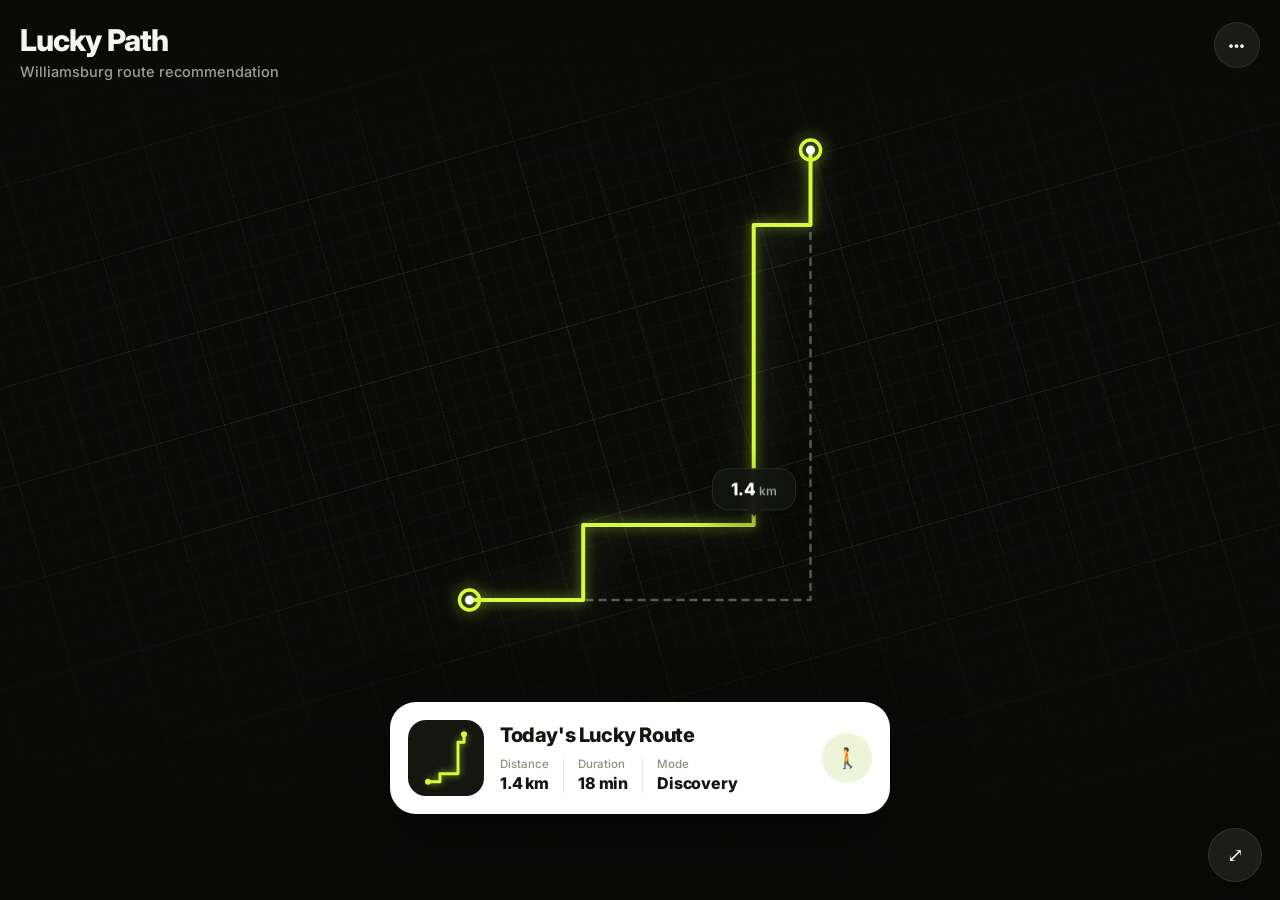
==== web/mapbox-prototype/index.html @ 2ca7a8f5 "Initial commit: Lucky Path — Saju × Astrology route recommendation - engine/: Saju + Western astrolo" ====
<!DOCTYPE html>
<html lang="en">
<head>
  <meta charset="utf-8" />
  <title>Lucky Path — Williamsburg route recommendation</title>
  <meta name="viewport" content="width=device-width, initial-scale=1" />
  <link href="https://api.mapbox.com/mapbox-gl-js/v3.6.0/mapbox-gl.css" rel="stylesheet" />
  <link rel="preconnect" href="https://fonts.googleapis.com">
  <link href="https://fonts.googleapis.com/css2?family=Inter:wght@400;500;600;700;800&display=swap" rel="stylesheet">
  <link href="style.css" rel="stylesheet" />
</head>
<body>
  <div id="map">
    <svg id="fallback"></svg>
  </div>

  <header id="topbar">
    <div>
      <h1>Lucky Path</h1>
      <p class="sub">Williamsburg route recommendation</p>
    </div>
    <button class="dots" id="open-chart" aria-label="open saju × zodiac chart">•••</button>
  </header>

  <!-- Saju × Zodiac 상세 분석 오버레이 -->
  <div id="chart-overlay">
    <div class="cv-wrap">
      <header class="cv-top">
        <div>
          <h1>Saju × Zodiac</h1>
          <p class="sub">Natal analysis · born <span id="cv-birth"></span></p>
        </div>
        <button class="dots" id="chart-close" aria-label="close">✕</button>
      </header>
      <div id="chart-content"></div>
    </div>
  </div>

  <section id="sheet">
    <div class="sheet-head" id="sheet-head">
      <div class="thumb"><svg id="thumb" viewBox="0 0 64 64"></svg></div>
      <div class="head-main">
        <h2>Today's Lucky Route</h2>
        <div class="stats">
          <div><label>Distance</label><b id="stat-distance">–</b></div>
          <div><label>Duration</label><b id="stat-duration">–</b></div>
          <div><label>Mode</label><b id="stat-mode">–</b></div>
        </div>
      </div>
      <div class="badge">🚶</div>
    </div>

    <div class="sheet-body">
      <p id="date" class="muted"></p>
      <p id="sentence" class="reading"></p>

      <button class="chart-link" id="open-chart-2">✦ &nbsp;View full Saju × Zodiac analysis</button>

      <div class="group">
        <h3>Routes</h3>
        <label class="toggle"><input type="checkbox" id="show-fastest" checked />
          <span class="swatch fastest"></span>Fastest route <em id="fastest-stat"></em></label>
        <label class="toggle"><input type="checkbox" id="show-lucky" checked />
          <span class="swatch lucky"></span>Lucky route <em id="lucky-stat"></em></label>
      </div>

      <div class="group">
        <h3>How the city will be read today</h3>
        <div id="city-reading"></div>
      </div>

      <div class="group">
        <h3>Today's luck type</h3>
        <div id="events"></div>
      </div>

      <div class="group">
        <h3>Today's qualities</h3>
        <div id="daily-qualities"></div>
      </div>

      <div class="group">
        <h3>Evidence</h3>
        <ul id="evidence"></ul>
      </div>

      <p class="muted small">
        Data: <code>engine/daily_reading.json</code>, <code>outputs/*.geojson</code> ·
        Run <code>python -m http.server</code> from the repo root.
      </p>
    </div>
  </section>

  <button id="fab" aria-label="expand details">⤢</button>

  <script src="https://api.mapbox.com/mapbox-gl-js/v3.6.0/mapbox-gl.js"></script>
  <script src="chart.js"></script>
  <script src="app.js"></script>
</body>
</html>
---- web/mapbox-prototype/style.css ----
* { box-sizing: border-box; margin: 0; }

:root {
  --lime: #d7fb3f;
  --lime-dark: #a9c916;
  --bg: #0a0b09;
  --sheet-ink: #14160f;
  --sheet-dim: #8d9184;
}

body {
  font-family: 'Inter', -apple-system, sans-serif;
  background: var(--bg);
  color: #f4f6f0;
  height: 100vh;
  overflow: hidden;
}

/* ---------- map ---------- */
#map { position: fixed; inset: 0; }

/* fallback backdrop when no Mapbox token: tilted city-grid texture */
body.no-map #map { overflow: hidden; }
body.no-map #map::before {
  content: ''; position: absolute; inset: -30%;
  background-image:
    repeating-linear-gradient(0deg,  rgba(255,255,255,0.05) 0 1px, transparent 1px 84px),
    repeating-linear-gradient(90deg, rgba(255,255,255,0.05) 0 1px, transparent 1px 62px),
    repeating-linear-gradient(0deg,  rgba(255,255,255,0.022) 0 1px, transparent 1px 21px),
    repeating-linear-gradient(90deg, rgba(255,255,255,0.022) 0 1px, transparent 1px 16px);
  transform: rotate(-16deg) scale(1.15);
}
body.no-map #map::after {
  content: ''; position: absolute; inset: 0;
  background:
    radial-gradient(ellipse 75% 55% at 50% 40%, transparent 30%, rgba(10,11,9,0.8) 100%),
    linear-gradient(180deg, rgba(10,11,9,0.6), transparent 26%, transparent 60%, rgba(10,11,9,0.85));
}

#fallback { position: absolute; inset: 0; width: 100%; height: 100%; display: none; z-index: 1; }
body.no-map #fallback { display: block; }
#fallback .lucky-line {
  fill: none; stroke: var(--lime); stroke-width: 4;
  stroke-linejoin: round; stroke-linecap: round;
  filter: drop-shadow(0 0 6px rgba(215,251,63,0.6)) drop-shadow(0 0 20px rgba(215,251,63,0.3));
}
#fallback .fastest-line {
  fill: none; stroke: #565a50; stroke-width: 2.5;
  stroke-linejoin: round; stroke-linecap: round; stroke-dasharray: 6 7;
}
#fallback .node { fill: #fff; }
#fallback .halo {
  fill: none; stroke: var(--lime); stroke-width: 3.5;
  filter: drop-shadow(0 0 8px rgba(215,251,63,0.7));
}

/* distance bubble (shared by fallback + mapbox marker) */
.bubble {
  position: absolute; z-index: 2;
  transform: translate(-50%, -135%);
  background: rgba(18,20,15,0.92);
  border: 1px solid rgba(255,255,255,0.1);
  border-radius: 16px;
  padding: 10px 18px;
  font-size: 17px; font-weight: 800; color: #fff;
  white-space: nowrap;
  box-shadow: 0 12px 32px rgba(0,0,0,0.5);
  backdrop-filter: blur(6px);
  pointer-events: none;
}
.bubble small { font-size: 12px; font-weight: 600; color: #9aa093; margin-left: 3px; }
.bubble::after {
  content: ''; position: absolute; left: 50%; top: 100%;
  transform: translateX(-50%);
  border: 7px solid transparent; border-top-color: rgba(18,20,15,0.92);
}
.mapboxgl-marker .bubble { position: static; transform: none; }

/* route endpoint node for mapbox markers */
.map-node {
  width: 11px; height: 11px; border-radius: 50%; background: #fff;
  box-shadow: 0 0 0 4px rgba(215,251,63,0.95), 0 0 20px rgba(215,251,63,0.6);
}

/* ---------- top bar ---------- */
#topbar {
  position: fixed; top: 0; left: 0; right: 0; z-index: 5;
  display: flex; justify-content: space-between; align-items: flex-start;
  padding: 22px 20px 46px;
  background: linear-gradient(180deg, rgba(10,11,9,0.82) 20%, transparent);
  pointer-events: none;
}
#topbar > * { pointer-events: auto; }
#topbar h1 { font-size: 30px; font-weight: 800; letter-spacing: -0.03em; }
#topbar .sub { margin-top: 5px; color: #9aa093; font-size: 14.5px; font-weight: 500; }
.dots {
  width: 46px; height: 46px; border-radius: 50%;
  background: rgba(32,34,28,0.75); border: 1px solid rgba(255,255,255,0.09);
  color: #f4f6f0; font-size: 13px; letter-spacing: 1px; font-weight: 800;
  backdrop-filter: blur(8px); cursor: pointer;
}

/* ---------- bottom sheet ---------- */
#sheet {
  position: fixed; left: 50%; transform: translateX(-50%);
  bottom: 86px; z-index: 6;
  width: min(500px, calc(100vw - 24px));
  background: #fff; color: var(--sheet-ink);
  border-radius: 26px;
  box-shadow: 0 30px 70px rgba(0,0,0,0.55);
}
.sheet-head { display: flex; align-items: center; gap: 16px; padding: 18px; cursor: pointer; }
.thumb {
  width: 76px; height: 76px; flex: none; border-radius: 18px;
  background: var(--sheet-ink); display: grid; place-items: center;
}
.thumb .lucky-line {
  fill: none; stroke: var(--lime); stroke-width: 2.5;
  stroke-linejoin: round; stroke-linecap: round;
  filter: drop-shadow(0 0 3px rgba(215,251,63,0.7));
}
.thumb .node { fill: var(--lime); }
.head-main { flex: 1; min-width: 0; }
.sheet-head h2 { font-size: 20px; font-weight: 800; letter-spacing: -0.02em; }
.stats { display: flex; margin-top: 10px; }
.stats > div { padding: 0 14px; border-left: 1px solid #e6e8df; }
.stats > div:first-child { border-left: none; padding-left: 0; }
.stats label { display: block; font-size: 11.5px; color: var(--sheet-dim); font-weight: 500; margin-bottom: 2px; }
.stats b { font-size: 16px; font-weight: 800; letter-spacing: -0.01em; }
.badge {
  width: 50px; height: 50px; flex: none; border-radius: 50%;
  background: #eef4d8; display: grid; place-items: center; font-size: 20px;
}

.sheet-body {
  max-height: 0; overflow: hidden;
  transition: max-height 0.35s ease;
  padding: 0 20px;
}
#sheet.open .sheet-body {
  max-height: 46vh; overflow-y: auto;
  border-top: 1px solid #eef0e8;
  padding-bottom: 18px;
}

.muted { color: var(--sheet-dim); font-size: 12px; margin-top: 14px; font-weight: 500; }
.reading { margin-top: 8px; font-size: 13.5px; line-height: 1.7; color: #3c3f36; }
.small { font-size: 11px; line-height: 1.7; }
code { background: #f2f4ea; padding: 1px 5px; border-radius: 5px; font-size: 10.5px; color: #55584d; }

.group { margin-top: 18px; }
.group h3 {
  font-size: 11px; text-transform: uppercase; letter-spacing: 0.12em;
  color: var(--sheet-dim); font-weight: 700; margin-bottom: 10px;
}

.toggle { display: flex; align-items: center; gap: 8px; padding: 4px 0; font-size: 13.5px; font-weight: 600; color: #3c3f36; cursor: pointer; }
.toggle input { accent-color: var(--lime-dark); }
.toggle em { margin-left: auto; font-style: normal; font-size: 11px; color: var(--sheet-dim); }
.swatch { width: 18px; height: 4px; border-radius: 2px; }
.swatch.fastest { background: #8a8d84; }
.swatch.lucky { background: #cde32f; }

.metric { padding: 6px 0; }
.metric-name { font-size: 10.5px; text-transform: uppercase; letter-spacing: 1px; color: var(--sheet-dim); font-weight: 700; margin-bottom: 4px; }
.metric-row { display: grid; grid-template-columns: 96px 1fr; align-items: center; gap: 10px; }
.metric-word { font-size: 13.5px; font-weight: 700; color: var(--sheet-ink); font-variant-numeric: tabular-nums; white-space: nowrap; }

.bar-row { display: grid; grid-template-columns: 80px 1fr 34px; align-items: center; gap: 8px; font-size: 12px; padding: 3px 0; color: #3c3f36; font-weight: 600; }
.bar-track { height: 6px; background: #eef0e6; border-radius: 3px; overflow: hidden; }
.bar-fill { height: 100%; background: linear-gradient(90deg, #cdf03a, var(--lime-dark)); }
.bar-row .val, .metric .val { text-align: right; color: var(--sheet-dim); font-variant-numeric: tabular-nums; font-weight: 500; }

.event-chip {
  display: inline-block; padding: 6px 13px; margin: 0 6px 6px 0;
  border-radius: 14px; font-size: 12px; font-weight: 700;
  background: #f2f4ea; color: #55584d;
}
.event-chip.top { background: var(--sheet-ink); color: var(--lime); }

#evidence { list-style: none; padding: 0; font-size: 11.5px; line-height: 1.65; color: #6b7065; }
#evidence li { margin-bottom: 4px; }
#evidence .src { color: #94ad12; font-weight: 800; margin-right: 4px; }
#evidence .val { color: #a6a99e; }

/* ---------- FAB ---------- */
#fab {
  position: fixed; right: 18px; bottom: 18px; z-index: 7;
  width: 54px; height: 54px; border-radius: 50%;
  background: rgba(32,34,28,0.85); border: 1px solid rgba(255,255,255,0.1);
  color: #f4f6f0; font-size: 20px; cursor: pointer;
  backdrop-filter: blur(8px);
  transition: transform 0.3s ease;
  box-shadow: 0 12px 32px rgba(0,0,0,0.45);
}
#sheet.open ~ #fab, #fab.open { transform: rotate(180deg); }

.load-error { color: #d05252; font-size: 12.5px; line-height: 1.6; padding: 14px 18px; }

/* ---------- Saju × Zodiac overlay ---------- */
.chart-link {
  display: block; width: 100%; margin-top: 14px; padding: 13px;
  background: var(--sheet-ink); color: var(--lime);
  border: none; border-radius: 14px;
  font-family: 'Inter', sans-serif; font-size: 13.5px; font-weight: 700;
  cursor: pointer; letter-spacing: 0.01em;
}
.chart-link:hover { filter: brightness(1.15); }

#chart-overlay {
  position: fixed; inset: 0; z-index: 30;
  display: none; overflow-y: auto;
  background:
    radial-gradient(ellipse 80% 45% at 50% -5%, rgba(215,251,63,0.07), transparent),
    var(--bg);
}
#chart-overlay.open { display: block; }
.cv-wrap { max-width: 640px; margin: 0 auto; padding: 26px 20px 70px; }
.cv-top { display: flex; justify-content: space-between; align-items: flex-start; margin-bottom: 10px; }
.cv-top h1 { font-size: 28px; font-weight: 800; letter-spacing: -0.03em; color: #f4f6f0; }
.cv-top .sub { margin-top: 5px; color: #9aa093; font-size: 13.5px; font-weight: 500; }
.cv-top .dots { font-size: 16px; letter-spacing: 0; }

.cv-hero { text-align: center; padding: 26px 16px 8px; }
.cv-hero .glyphs {
  font-size: 36px; font-weight: 700; color: var(--lime);
  text-shadow: 0 0 18px rgba(215,251,63,0.45), 0 0 40px rgba(215,251,63,0.25);
  margin-bottom: 12px;
}
.cv-hero .eyebrow {
  font-size: 11px; letter-spacing: 0.22em; text-transform: uppercase;
  color: var(--lime); font-weight: 700; margin-bottom: 9px;
}
.cv-hero h2 { font-size: clamp(26px, 5.4vw, 36px); font-weight: 800; letter-spacing: -0.03em; color: #f4f6f0; line-height: 1.12; }

.cv-sheet {
  background: #fff; color: var(--sheet-ink);
  border-radius: 26px; padding: 20px; margin-top: 20px;
  box-shadow: 0 30px 70px rgba(0,0,0,0.55);
}
.cv-sheet .sheet-top { display: flex; align-items: center; gap: 16px; }
.glyph-thumb {
  color: var(--lime); font-size: 22px; font-weight: 700; line-height: 1.2;
  text-align: center; text-shadow: 0 0 10px rgba(215,251,63,0.6);
}
.cv-sheet-title { font-size: 19px; font-weight: 800; letter-spacing: -0.02em; }
.cv-sheet-sub { margin-top: 3px; color: var(--sheet-dim); font-size: 13px; font-weight: 500; }
.cv-sheet .stats { margin-top: 16px; }

.cvp {
  background: linear-gradient(170deg, #1a1d18, #141613);
  border: 1px solid rgba(255,255,255,0.07);
  border-radius: 24px; padding: 24px 22px; margin-top: 16px;
  color: #f4f6f0;
}
.cvp h3 { font-size: 19px; font-weight: 800; letter-spacing: -0.02em; display: flex; align-items: center; gap: 9px; flex-wrap: wrap; }
.cvp h3 .han { color: var(--lime); font-weight: 600; font-size: 16px; }
.cvp .tagline {
  color: #6b7065; font-size: 11px; letter-spacing: 0.14em;
  text-transform: uppercase; font-weight: 700; margin: 7px 0 14px;
}
.cvp p.body { color: #c9cec0; line-height: 1.75; font-size: 14.5px; }
.cvp p.body + p.body { margin-top: 12px; }
.cvp p.body b { color: #f4f6f0; }

.pillars { display: grid; grid-template-columns: repeat(4, 1fr); gap: 9px; }
.pillar {
  text-align: center; padding: 14px 5px 12px;
  background: rgba(255,255,255,0.035);
  border: 1px solid rgba(255,255,255,0.07); border-radius: 16px;
}
.pillar.me { border-color: rgba(215,251,63,0.45); background: rgba(215,251,63,0.12); }
.pillar .p-title { font-size: 10px; letter-spacing: 0.12em; text-transform: uppercase; color: #6b7065; margin-bottom: 8px; font-weight: 700; }
.pillar.me .p-title { color: var(--lime); }
.pillar .hanja { font-size: 26px; line-height: 1.25; font-weight: 500; }
.pillar .p-en { font-size: 10.5px; color: #9aa093; margin-top: 7px; line-height: 1.45; font-weight: 500; }
.pillar.unknown .hanja { color: #6b7065; font-size: 19px; padding: 6px 0; }

.el-row { display: flex; flex-wrap: wrap; gap: 8px; margin-top: 14px; }
.el-pill {
  display: flex; align-items: center; gap: 8px;
  padding: 7px 12px; border-radius: 999px;
  background: rgba(255,255,255,0.045); border: 1px solid rgba(255,255,255,0.08);
  font-size: 12.5px; font-weight: 700;
}
.el-pill .dot { width: 9px; height: 9px; border-radius: 50%; }
.el-pill .cnt { color: #9aa093; font-weight: 500; }
.el-note { margin-top: 13px; color: #c9cec0; font-size: 13.5px; line-height: 1.7; }
.el-note b { color: #f4f6f0; }

.chips { display: flex; flex-wrap: wrap; gap: 8px; margin: 2px 0 13px; }
.chip {
  padding: 6px 13px; border-radius: 999px; font-size: 12px; font-weight: 700;
  background: rgba(215,251,63,0.12); border: 1px solid rgba(215,251,63,0.35);
  color: var(--lime);
}

.lucky { display: grid; grid-template-columns: repeat(auto-fit, minmax(140px, 1fr)); gap: 10px; margin-top: 16px; }
.lucky-item {
  padding: 14px 12px; text-align: center;
  background: rgba(255,255,255,0.035);
  border: 1px solid rgba(255,255,255,0.07); border-radius: 16px;
}
.lucky-item .l-label { font-size: 10px; letter-spacing: 0.12em; text-transform: uppercase; color: #6b7065; font-weight: 700; margin-bottom: 6px; }
.lucky-item .l-val { font-size: 14px; font-weight: 700; }

.cv-note { text-align: center; color: #6b7065; font-size: 11.5px; margin-top: 22px; line-height: 1.6; font-weight: 500; }
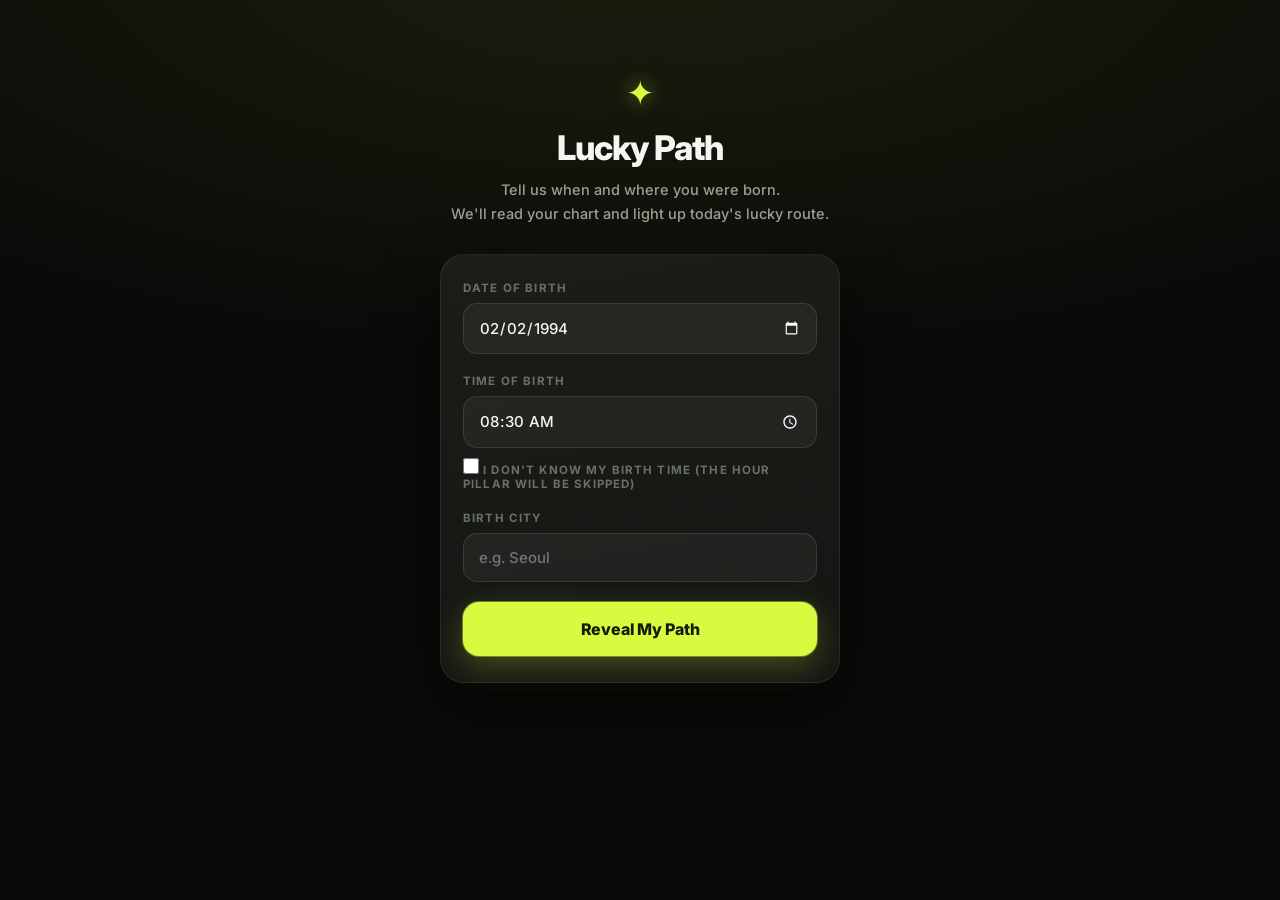
==== commit f0defdf9: "Add onboarding screen: birth date, time, and city input First visit shows a birth-info form (stored " ====
--- a/web/mapbox-prototype/index.html
+++ b/web/mapbox-prototype/index.html
@@ -21,6 +21,36 @@
     </div>
     <button class="dots" id="open-chart" aria-label="open saju × zodiac chart">•••</button>
   </header>
+
+  <!-- 온보딩: 생년월일·시간·출생 도시 입력 -->
+  <div id="onboard">
+    <div class="ob-wrap">
+      <div class="ob-hero">
+        <div class="ob-glyph">✦</div>
+        <h1>Lucky Path</h1>
+        <p class="sub">Tell us when and where you were born.<br>
+        We'll read your chart and light up today's lucky route.</p>
+      </div>
+      <div class="ob-panel">
+        <div class="ob-field">
+          <label for="ob-date">Date of birth</label>
+          <input type="date" id="ob-date" min="1900-01-01" max="2026-12-31">
+        </div>
+        <div class="ob-field">
+          <label for="ob-time">Time of birth</label>
+          <input type="time" id="ob-time" value="12:00">
+          <label class="ob-check"><input type="checkbox" id="ob-notime">
+            I don't know my birth time (the Hour Pillar will be skipped)</label>
+        </div>
+        <div class="ob-field">
+          <label for="ob-city">Birth city</label>
+          <input type="text" id="ob-city" placeholder="e.g. Seoul" maxlength="40">
+        </div>
+        <button class="ob-btn" id="ob-start">Reveal My Path</button>
+        <div class="ob-err" id="ob-err">Please enter your date of birth.</div>
+      </div>
+    </div>
+  </div>
 
   <!-- Saju × Zodiac 상세 분석 오버레이 -->
   <div id="chart-overlay">
@@ -87,6 +117,7 @@
       <p class="muted small">
         Data: <code>engine/daily_reading.json</code>, <code>outputs/*.geojson</code> ·
         Run <code>python -m http.server</code> from the repo root.
+        <button class="text-link" id="edit-birth">Edit birth info</button>
       </p>
     </div>
   </section>
--- a/web/mapbox-prototype/style.css
+++ b/web/mapbox-prototype/style.css
@@ -197,6 +197,68 @@
 
 .load-error { color: #d05252; font-size: 12.5px; line-height: 1.6; padding: 14px 18px; }
 
+/* ---------- onboarding ---------- */
+#onboard {
+  position: fixed; inset: 0; z-index: 40;
+  overflow-y: auto;
+  background:
+    radial-gradient(ellipse 80% 45% at 50% -5%, rgba(215,251,63,0.08), transparent),
+    var(--bg);
+}
+#onboard.done { display: none; }
+.ob-wrap { max-width: 440px; margin: 0 auto; padding: 8vh 20px 60px; }
+.ob-hero { text-align: center; margin-bottom: 28px; }
+.ob-glyph {
+  font-size: 34px; color: var(--lime); margin-bottom: 14px;
+  text-shadow: 0 0 18px rgba(215,251,63,0.5), 0 0 40px rgba(215,251,63,0.25);
+}
+.ob-hero h1 { font-size: 34px; font-weight: 800; letter-spacing: -0.03em; color: #f4f6f0; }
+.ob-hero .sub { margin-top: 10px; color: #9aa093; font-size: 14.5px; font-weight: 500; line-height: 1.65; }
+.ob-panel {
+  background: linear-gradient(170deg, #1a1d18, #141613);
+  border: 1px solid rgba(255,255,255,0.07);
+  border-radius: 24px; padding: 26px 22px;
+  box-shadow: 0 24px 60px rgba(0,0,0,0.5);
+}
+.ob-field { margin-bottom: 20px; }
+.ob-field > label {
+  display: block; font-size: 11.5px; font-weight: 700;
+  letter-spacing: 0.1em; text-transform: uppercase;
+  color: #6b7065; margin-bottom: 8px;
+}
+.ob-field input[type="date"], .ob-field input[type="time"], .ob-field input[type="text"] {
+  width: 100%; padding: 14px 15px;
+  background: rgba(255,255,255,0.05);
+  border: 1px solid rgba(255,255,255,0.1);
+  border-radius: 14px; color: #f4f6f0;
+  font-family: 'Inter', sans-serif; font-size: 15px; font-weight: 500;
+  outline: none; transition: border-color 0.2s, box-shadow 0.2s;
+  color-scheme: dark;
+}
+.ob-field input:focus { border-color: var(--lime); box-shadow: 0 0 0 3px rgba(215,251,63,0.18); }
+.ob-field input:disabled { opacity: 0.4; }
+.ob-check {
+  display: flex; align-items: center; gap: 9px; margin-top: 10px;
+  color: #9aa093; font-size: 13px; font-weight: 500; cursor: pointer; user-select: none;
+}
+.ob-check input { accent-color: var(--lime); width: 16px; height: 16px; cursor: pointer; }
+.ob-btn {
+  width: 100%; padding: 17px;
+  font-family: 'Inter', sans-serif; font-size: 16px; font-weight: 800; letter-spacing: -0.01em;
+  color: #171a06; background: var(--lime);
+  border: none; border-radius: 16px; cursor: pointer;
+  transition: transform 0.15s, filter 0.15s;
+  box-shadow: 0 0 0 1px rgba(215,251,63,0.4), 0 10px 32px rgba(215,251,63,0.25);
+}
+.ob-btn:hover { transform: translateY(-2px); filter: brightness(1.05); }
+.ob-err { color: #ff8a70; font-size: 13.5px; margin-top: 10px; display: none; font-weight: 500; }
+
+.text-link {
+  background: none; border: none; padding: 0; margin-left: 6px;
+  color: #94ad12; font-family: 'Inter', sans-serif; font-size: 11px; font-weight: 700;
+  text-decoration: underline; cursor: pointer;
+}
+
 /* ---------- Saju × Zodiac overlay ---------- */
 .chart-link {
   display: block; width: 100%; margin-top: 14px; padding: 13px;
